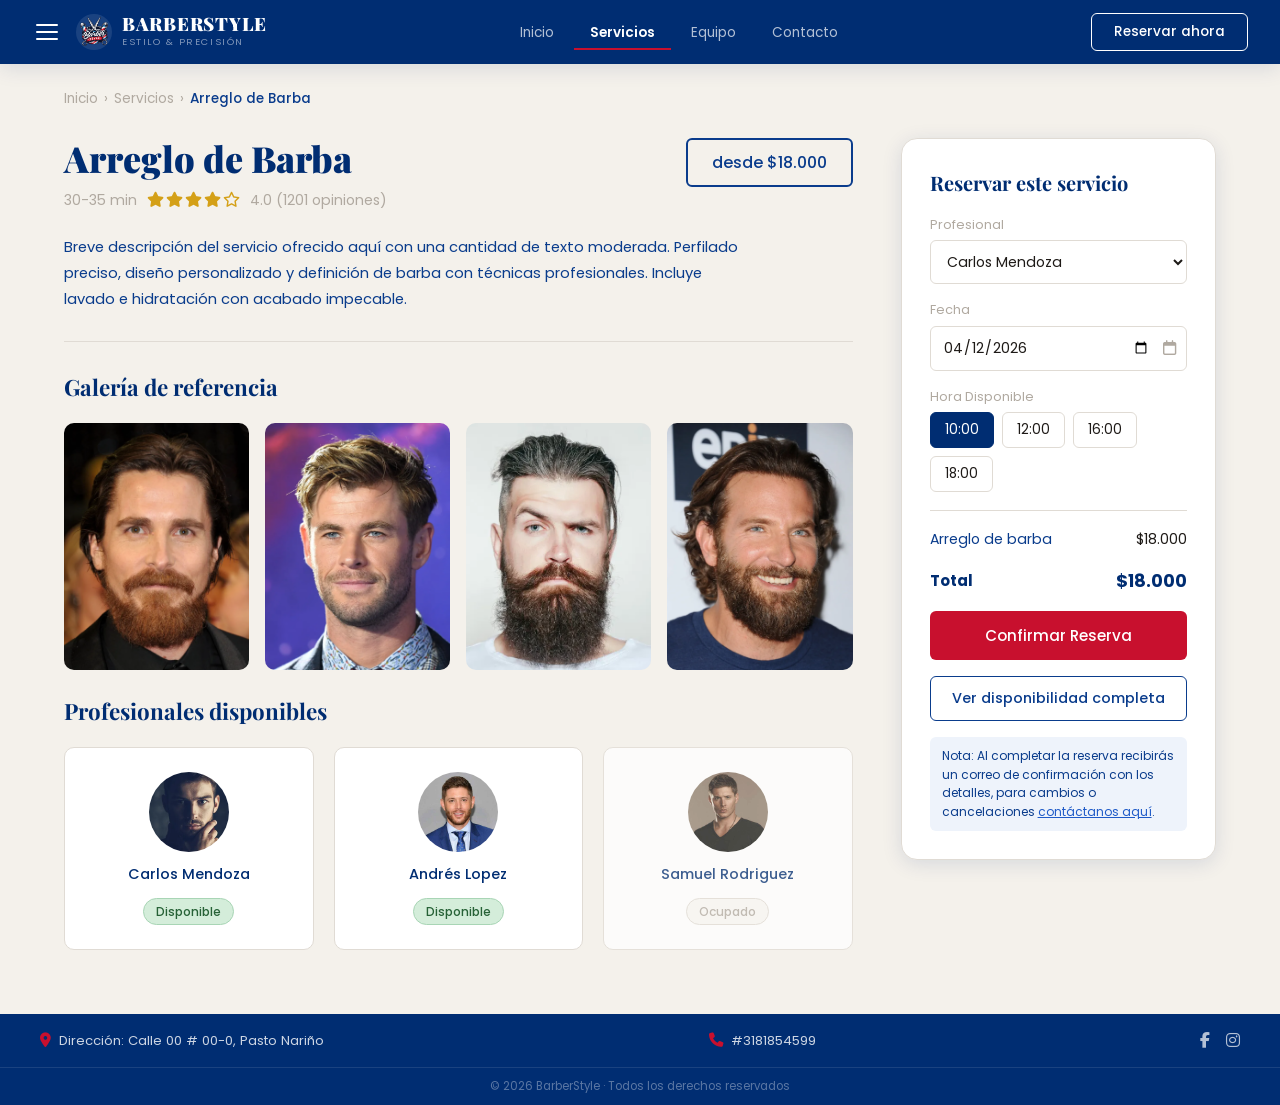
==== detalle-barba.html @ 572f68b1 "feat: agrega detalle barba y detalle tratamientos" ====
<!DOCTYPE html>
<html lang="es">
<head>
  <meta charset="UTF-8">
  <meta name="viewport" content="width=device-width, initial-scale=1.0">
  <title>BarberStyle – Arreglo de Barba</title>
  <link rel="preconnect" href="https://fonts.googleapis.com">
  <link href="https://fonts.googleapis.com/css2?family=Playfair+Display:wght@700;900&family=Poppins:wght@300;400;500&display=swap" rel="stylesheet">
  <link rel="stylesheet" href="https://cdnjs.cloudflare.com/ajax/libs/font-awesome/6.7.2/css/all.min.css">
  <link rel="stylesheet" href="assets/css/variables.css">
  <link rel="stylesheet" href="assets/css/styles.css">
  <link rel="stylesheet" href="assets/css/detalle-barba.css">
</head>
<body>

  <!-- NAVBAR -->
  <nav class="navbar">
    <div class="navbar__left">
      <button class="navbar__hamburger" aria-label="Menú">
        <span></span>
        <span></span>
        <span></span>
      </button>
      <div class="navbar__logo">
        <div class="navbar__logo-img">
          <img src="assets/imagenes/logo.png" alt="Logo de BarberStyle">
        </div>
        <div class="navbar__texts">
          <span class="navbar__brand">BARBERSTYLE</span>
          <span class="navbar__tagline">Estilo & Precisión</span>
        </div>
      </div>
    </div>

    <ul class="navbar__links">
      <li><a href="index.html"     class="navbar__link">Inicio</a></li>
      <li><a href="servicios.html" class="navbar__link navbar__link--active">Servicios</a></li>
      <li><a href="equipo.html"    class="navbar__link">Equipo</a></li>
      <li><a href="nosotros.html"  class="navbar__link">Contacto</a></li>
    </ul>

    <a href="agendar.html" class="navbar__btn">Reservar ahora</a>
  </nav>

  <!-- CONTENIDO PRINCIPAL -->
  <main class="detalle-page">

    <!-- navegación -->
    <nav class="breadcrumb" aria-label="Ruta de navegación">
      <a href="index.html"     class="breadcrumb__link">Inicio</a>
      <span class="breadcrumb__sep">›</span>
      <a href="servicios.html" class="breadcrumb__link">Servicios</a>
      <span class="breadcrumb__sep">›</span>
      <span class="breadcrumb__actual">Arreglo de Barba</span>
    </nav>

    <!-- Layout dos columnas -->
    <div class="detalle-layout">

      <!-- Columna izquierda -->
      <div class="detalle-main">

        <!-- Encabezado del servicio -->
        <div class="servicio-header">
          <div>
            <h1 class="servicio-titulo">Arreglo de Barba</h1>
            <div class="rating-row">
              <span class="duracion">30-35 min</span>
              <span class="estrellas" aria-label="4 de 5 estrellas">
                <i class="fa-solid fa-star"></i>
                <i class="fa-solid fa-star"></i>
                <i class="fa-solid fa-star"></i>
                <i class="fa-solid fa-star"></i>
                <i class="fa-regular fa-star"></i>
              </span>
              <span class="opiniones">4.0 (1201 opiniones)</span>
            </div>
          </div>
          <div class="precio-badge">desde $18.000</div>
        </div>

        <!-- Descripción -->
        <p class="servicio-desc">
          Breve descripción del servicio ofrecido aquí con una cantidad de texto moderada.
          Perfilado preciso, diseño personalizado y definición de barba con técnicas profesionales.
          Incluye lavado e hidratación con acabado impecable.
        </p>

        <hr class="divisor">

        <!-- Galería de referencia -->
        <section class="seccion-galeria">
          <h2 class="seccion-titulo">Galería de referencia</h2>
          <div class="galeria-grid">
            <img class="galeria-foto" src="assets/imagenes/tipo-de-barba1.jpg" alt="Referencia de barba 1">
            <img class="galeria-foto" src="assets/imagenes/tipo-de-barba2.jpg" alt="Referencia de barba 2">
            <img class="galeria-foto" src="assets/imagenes/tipo-de-barba3.jpg" alt="Referencia de barba 3">
            <img class="galeria-foto" src="assets/imagenes/tipo-de-barba4.jpg" alt="Referencia de barba 4">
          </div>
        </section>

        <!-- Profesionales disponibles -->
        <section class="seccion-profesionales">
          <h2 class="seccion-titulo">Profesionales disponibles</h2>
          <div class="profesionales-grid">

            <!-- Carlos Mendoza -->
            <div class="profesional-card profesional-card--disponible"
                 data-nombre="carlos" role="button" tabindex="0"
                 aria-label="Seleccionar a Carlos Mendoza">
              <div class="profesional-avatar">
                <img src="assets/imagenes/barbero1.jpg" alt="Carlos Mendoza">
              </div>
              <span class="profesional-nombre">Carlos Mendoza</span>
              <span class="badge badge--disponible">Disponible</span>
            </div>

            <!-- Andrés Lopez -->
            <div class="profesional-card profesional-card--disponible"
                 data-nombre="andres" role="button" tabindex="0"
                 aria-label="Seleccionar a Andrés Lopez">
              <div class="profesional-avatar">
                <img src="assets/imagenes/barbero2.jpg" alt="Andrés Lopez">
              </div>
              <span class="profesional-nombre">Andrés Lopez</span>
              <span class="badge badge--disponible">Disponible</span>
            </div>

            <!-- Samuel Rodriguez -->
            <div class="profesional-card profesional-card--ocupado"
                 data-nombre="samuel" role="button" tabindex="0"
                 aria-label="Samuel Rodriguez no disponible">
              <div class="profesional-avatar profesional-avatar--ocupado">
                <img src="assets/imagenes/barbero3.jpg" alt="Samuel Rodriguez">
              </div>
              <span class="profesional-nombre">Samuel Rodriguez</span>
              <span class="badge badge--ocupado">Ocupado</span>
            </div>

          </div>
        </section>

      </div>
      <!-- Columna izquierda -->

      <!-- Columna derecha: card de reserva -->
      <aside class="detalle-sidebar">
        <div class="reserva-card">
          <h2 class="reserva-titulo">Reservar este servicio</h2>

          <!-- Profesional -->
          <div class="campo-form">
            <label class="campo-label" for="select-profesional">Profesional</label>
            <select class="campo-select" id="select-profesional" name="profesional">
              <option value="carlos">Carlos Mendoza</option>
              <option value="andres">Andrés Lopez</option>
            </select>
          </div>

          <!-- Fecha -->
          <div class="campo-form">
            <label class="campo-label" for="input-fecha">Fecha</label>
            <div class="campo-fecha-wrap">
              <input class="campo-input" type="date" id="input-fecha" name="fecha" value="2026-04-12">
              <i class="fa-regular fa-calendar campo-fecha-icono" aria-hidden="true"></i>
            </div>
          </div>

          <!-- Horas disponibles -->
          <div class="campo-form">
            <label class="campo-label">Hora Disponible</label>
            <div class="horas-grid">
              <button class="hora-btn hora-btn--active" type="button" data-hora="10:00">10:00</button>
              <button class="hora-btn" type="button" data-hora="12:00">12:00</button>
              <button class="hora-btn" type="button" data-hora="16:00">16:00</button>
              <button class="hora-btn" type="button" data-hora="18:00">18:00</button>
            </div>
          </div>

          <hr class="divisor-card">

          <!-- Resumen de precio -->
          <div class="precio-resumen">
            <span class="precio-resumen__nombre">Arreglo de barba</span>
            <span class="precio-resumen__valor">$18.000</span>
          </div>
          <div class="precio-total">
            <span class="precio-total__label">Total</span>
            <span class="precio-total__valor">$18.000</span>
          </div>

          <!-- Botones -->
          <button class="btn-confirmar" id="btn-confirmar" type="button">Confirmar Reserva</button>
          <button class="btn-disponibilidad" type="button">Ver disponibilidad completa</button>

          <!-- Nota informativa -->
          <p class="nota-info">
            Nota: Al completar la reserva recibirás un correo de confirmación con los detalles,
            para cambios o cancelaciones <a href="nosotros.html" class="nota-info__link">contáctanos aquí</a>.
          </p>
        </div>
      </aside>
      <!-- Columna derecha -->

    </div>
    <!-- detalle-layout -->

  </main>

  <!-- FOOTER -->
  <footer class="footer">
    <div class="footer__grid">
      <div class="footer__col">
        <i class="fa-solid fa-location-dot footer__icon"></i>
        <span class="footer__text">Dirección: Calle 00 # 00-0, Pasto Nariño</span>
      </div>
      <div class="footer__col footer__col--center">
        <i class="fa-solid fa-phone footer__icon"></i>
        <span class="footer__text">#3181854599</span>
      </div>
      <div class="footer__col footer__col--right">
        <a href="#" class="footer__social" aria-label="Facebook">
          <i class="fa-brands fa-facebook-f"></i>
        </a>
        <a href="#" class="footer__social" aria-label="Instagram">
          <i class="fa-brands fa-instagram"></i>
        </a>
      </div>
    </div>
    <div class="footer__bottom">
      © 2026 BarberStyle · Todos los derechos reservados
    </div>
  </footer>

  <script src="assets/js/detalle-barba.js"></script>
</body>
</html>
---- assets/css/variables.css ----
@import url('https://fonts.googleapis.com/css2?family=Playfair+Display:wght@700;900&family=Poppins:wght@300;400;500&display=swap');

:root {

  /* ── Tipografía ── */
  --font-title: 'Playfair Display', serif;
  --font-body:  'Poppins', sans-serif;

  /* ── Azules principales ── */
  --blue-primary:  #0A3C8C;
  --blue:          #002D72;
  --blue-lt:       #1A4DAF;
  --blue-cta:      #1E5AC8;
  --blue-hover:    #3C78D2;

  /* ── Fondos ── */
  --offwhite:  #F4F1EB;
  --surface:   #F9F7F4;
  --white:     #FFFFFF;

  /* ── Bordes ── */
  --border:    #E0DBD4;

  /* ── Textos ── */
  --text-primary:   #002D72;
  --text-secondary: #B0A9A0;
  --text-dark:      #1E1A17;

  /* ── Sombras ── */
  --shadow-sm:  0 2px 8px rgba(0, 45, 114, .08);
  --shadow-md:  0 4px 20px rgba(0, 45, 114, .12);
  --shadow-lg:  0 8px 32px rgba(0, 45, 114, .16);

  /* ── Radios ── */
  --radius-sm:  6px;
  --radius-md:  10px;
  --radius-lg:  16px;

  /* ── Acento mínimo de marca ── */
  --red-accent: #C8102E;
}
---- assets/css/styles.css ----
/* ══════════════════════════════════════
   RESET Y BASE GLOBAL
══════════════════════════════════════ */
*, *::before, *::after {
  box-sizing: border-box;
  margin: 0;
  padding: 0;
}

html {
  scroll-behavior: smooth;
  font-size: 16px;
}

body {
  font-family: var(--font-body);
  background-color: var(--offwhite);
  color: var(--text-dark);
  line-height: 1.6;
}

img  { max-width: 100%; display: block; }
a    { text-decoration: none; color: inherit; }
ul   { list-style: none; }

/* ══════════════════════════════════════
   NAVBAR
══════════════════════════════════════ */
.navbar {
  background: var(--blue);
  padding: 0 2rem;
  height: 64px;
  display: flex;
  align-items: center;
  justify-content: space-between;
  position: sticky;
  top: 0;
  z-index: 100;
  box-shadow: var(--shadow-md);
}

/* Izquierda: hamburger + logo */
.navbar__left {
  display: flex;
  align-items: center;
  gap: 14px;
}

.navbar__hamburger {
  display: flex;
  flex-direction: column;
  gap: 5px;
  background: none;
  border: none;
  cursor: pointer;
  padding: 4px;
}

.navbar__hamburger span {
  display: block;
  width: 22px;
  height: 2px;
  background: var(--white);
  border-radius: 2px;
  transition: all .3s;
}

/* Logo */
.navbar__logo {
  display: flex;
  align-items: center;
  gap: 10px;
}

.navbar__logo-img {
  width: 36px;
  height: 36px;
  border-radius: 50%;
  background: rgba(255,255,255,.1);
  display: flex;
  align-items: center;
  justify-content: center;
  overflow: hidden;
  flex-shrink: 0;
}

.navbar__logo-img img {
  width: 100%;
  height: 100%;
  object-fit: cover;
}

.navbar__texts {
  display: flex;
  flex-direction: column;
}

.navbar__brand {
  font-family: var(--font-title);
  font-size: 1.15rem;
  font-weight: 900;
  color: var(--white);
  letter-spacing: .04em;
  line-height: 1;
}

.navbar__tagline {
  font-size: 0.6rem;
  color: rgba(255,255,255,.5);
  letter-spacing: .16em;
  text-transform: uppercase;
}

/* Links centrales */
.navbar__links {
  display: flex;
  gap: 4px;
  align-items: center;
}

.navbar__link {
  padding: 6px 16px;
  font-size: 0.85rem;
  font-weight: 400;
  color: rgba(255,255,255,.7);
  border-radius: var(--radius-sm);
  transition: all .2s;
  font-family: var(--font-body);
}

.navbar__link:hover {
  color: var(--white);
  background: rgba(255,255,255,.08);
}

.navbar__link--active {
  color: var(--white);
  font-weight: 600;
  border-bottom: 2px solid var(--red-accent);
  border-radius: 0;
}

/* Botón Login */
.navbar__btn {
  border: 1.5px solid var(--white);
  background: transparent;
  color: var(--white);
  padding: 7px 22px;
  font-family: var(--font-body);
  font-size: 0.85rem;
  font-weight: 500;
  border-radius: var(--radius-sm);
  cursor: pointer;
  transition: all .2s;
  white-space: nowrap;
}

.navbar__btn:hover {
  background: var(--white);
  color: var(--blue);
}

/* ══════════════════════════════════════
   FOOTER
══════════════════════════════════════ */
.footer {
  background: var(--blue);
}

.footer__grid {
  display: flex;
  align-items: center;
  justify-content: space-between;
  padding: 1rem 2.5rem;
  gap: 1rem;
}

.footer__col {
  display: flex;
  align-items: center;
  gap: 8px;
}

.footer__col--center {
  justify-content: center;
}

.footer__col--right {
  display: flex;
  align-items: center;
  gap: 16px;
  justify-content: flex-end;
}

.footer__icon {
  font-size: 0.9rem;
  color: var(--red-accent);
  flex-shrink: 0;
}

.footer__text {
  font-size: 0.82rem;
  color: rgba(255,255,255,.8);
  font-family: var(--font-body);
}

.footer__social {
  color: rgba(255,255,255,.7);
  transition: color .2s, transform .2s;
  display: flex;
  align-items: center;
}

.footer__social:hover {
  color: var(--white);
  transform: translateY(-2px);
}

.footer__bottom {
  text-align: center;
  padding: .6rem 2rem;
  border-top: 1px solid rgba(255,255,255,.1);
  font-size: 0.72rem;
  color: rgba(255,255,255,.35);
  font-family: var(--font-body);
}

/* ══════════════════════════════════════
   COMPONENTES COMPARTIDOS
══════════════════════════════════════ */

/* Botones */
.btn {
  display: inline-block;
  padding: 10px 24px;
  font-family: var(--font-body);
  font-size: 0.95rem;
  font-weight: 500;
  border-radius: var(--radius-sm);
  border: none;
  cursor: pointer;
  transition: all .2s;
}

.btn--primary {
  background: var(--blue-cta);
  color: var(--white);
}

.btn--primary:hover {
  background: var(--blue-hover);
  transform: translateY(-2px);
  box-shadow: var(--shadow-md);
}

.btn--outline {
  background: transparent;
  color: var(--blue-primary);
  border: 2px solid var(--blue-primary);
}

.btn--outline:hover {
  background: var(--blue-primary);
  color: var(--white);
}

/* Cards */
.card {
  background: var(--white);
  border-radius: var(--radius-md);
  box-shadow: var(--shadow-sm);
  border: 1px solid var(--border);
  overflow: hidden;
  transition: transform .22s, box-shadow .22s;
}

.card:hover {
  transform: translateY(-4px);
  box-shadow: var(--shadow-lg);
}

/* Sección genérica */
.section {
  padding: 4rem 6rem;
  max-width: 1366px;
  margin: 0 auto;
}

.section__title {
  font-family: var(--font-title);
  font-size: 2.25rem;
  font-weight: 900;
  color: var(--blue);
  margin-bottom: .5rem;
}

.section__subtitle {
  font-size: 0.95rem;
  color: var(--text-secondary);
  margin-bottom: 2.5rem;
}

/* Badge */
.badge {
  display: inline-block;
  padding: 3px 10px;
  border-radius: 999px;
  font-size: 0.75rem;
  font-weight: 500;
  background: var(--surface);
  color: var(--text-secondary);
  border: 1px solid var(--border);
}
---- assets/css/detalle-barba.css ----
/* ══════════════════════════════════════
   DETALLE BARBA — Estilos de página
══════════════════════════════════════ */

/* Footer siempre al fondo */
body {
  display: flex;
  flex-direction: column;
  min-height: 100vh;
}

.detalle-page {
  flex: 1;
}

/* Página completa */
.detalle-page {
  max-width: 1400px;
  margin: 0 auto;
  padding: 1.5rem 4rem 4rem;
  width: 100%;
}

/* ── Breadcrumb ── */
.breadcrumb {
  display: flex;
  align-items: center;
  gap: 6px;
  font-size: 0.85rem;
  color: var(--text-secondary);
  margin-bottom: 1.75rem;
}

.breadcrumb__link {
  color: var(--text-secondary);
  transition: color .2s;
}

.breadcrumb__link:hover {
  color: var(--blue-primary);
}

.breadcrumb__sep {
  color: var(--text-secondary);
}

.breadcrumb__actual {
  color: var(--blue-primary);
  font-weight: 500;
}

/* ── Layout dos columnas ── */
.detalle-layout {
  display: grid;
  grid-template-columns: 3fr 1.2fr;
  gap: 3rem;
  align-items: start;
}

/* ── Columna izquierda ── */
.detalle-main {
  display: flex;
  flex-direction: column;
  gap: 1.5rem;
}

/* ── Encabezado del servicio ── */
.servicio-header {
  display: flex;
  align-items: flex-start;
  justify-content: space-between;
  gap: 1.5rem;
  flex-wrap: wrap;
}

.servicio-titulo {
  font-family: var(--font-title);
  font-size: 2.25rem;
  font-weight: 900;
  color: var(--blue);
  line-height: 1.15;
  margin-bottom: .6rem;
}

.precio-badge {
  border: 2px solid var(--blue-primary);
  color: var(--blue-primary);
  font-family: var(--font-body);
  font-size: 1rem;
  font-weight: 500;
  padding: 10px 24px;
  border-radius: var(--radius-sm);
  white-space: nowrap;
  background: transparent;
  flex-shrink: 0;
}

/* Rating */
.rating-row {
  display: flex;
  align-items: center;
  gap: 10px;
  font-size: 0.88rem;
  color: var(--text-secondary);
}

.duracion {
  color: var(--text-secondary);
}

.estrellas {
  display: flex;
  gap: 2px;
  color: #D4A017;
  font-size: 0.95rem;
}

.opiniones {
  color: var(--text-secondary);
}

/* Descripción */
.servicio-desc {
  font-size: 0.92rem;
  color: var(--blue-primary);
  line-height: 1.75;
  max-width: 680px;
}

/* Divisor */
.divisor {
  border: none;
  border-top: 1px solid var(--border);
  margin: .25rem 0;
}

/* ── Sección genérica ── */
.seccion-titulo {
  font-family: var(--font-title);
  font-size: 1.4rem;
  font-weight: 700;
  color: var(--blue);
  margin-bottom: 1.1rem;
}

/* ── Galería ── */
.seccion-galeria {
  display: flex;
  flex-direction: column;
}

.galeria-grid {
  display: grid;
  grid-template-columns: repeat(4, 1fr);
  gap: 1rem;
}

.galeria-foto {
  width: 100%;
  aspect-ratio: 3 / 4;
  object-fit: cover;
  border-radius: var(--radius-md);
  display: block;
}

/* ── Profesionales ── */
.seccion-profesionales {
  display: flex;
  flex-direction: column;
}

.profesionales-grid {
  display: grid;
  grid-template-columns: repeat(3, 1fr);
  gap: 1.25rem;
}

.profesional-card {
  background: var(--white);
  border: 1px solid var(--border);
  border-radius: var(--radius-md);
  padding: 1.5rem 1rem;
  display: flex;
  flex-direction: column;
  align-items: center;
  gap: .7rem;
  cursor: pointer;
  transition: transform .2s, box-shadow .2s, border-color .2s;
}

.profesional-card:hover {
  transform: translateY(-3px);
  box-shadow: var(--shadow-md);
}

.profesional-card--ocupado {
  cursor: default;
  opacity: .75;
}

.profesional-card--ocupado:hover {
  transform: none;
  box-shadow: none;
}

.profesional-card--seleccionado {
  border-color: var(--blue-primary);
  box-shadow: 0 0 0 2px rgba(10, 60, 140, .2);
}

/* Avatar circular */
.profesional-avatar {
  width: 80px;
  height: 80px;
  border-radius: 50%;
  overflow: hidden;
  flex-shrink: 0;
  background: var(--surface);
}

.profesional-avatar img {
  width: 100%;
  height: 100%;
  object-fit: cover;
  display: block;
}

.profesional-nombre {
  font-size: 0.9rem;
  font-weight: 500;
  color: var(--blue);
  text-align: center;
}

/* Badges de disponibilidad */
.badge--disponible {
  background: #D4EDDA;
  color: #276237;
  border: 1px solid #A8D5B5;
  font-size: 0.75rem;
  font-weight: 500;
  padding: 3px 12px;
  border-radius: 999px;
}

.badge--ocupado {
  background: var(--surface);
  color: var(--text-secondary);
  border: 1px solid var(--border);
  font-size: 0.75rem;
  font-weight: 500;
  padding: 3px 12px;
  border-radius: 999px;
}

/* ── Columna derecha: sidebar sticky ── */
.detalle-sidebar {
  position: sticky;
  top: 80px;
}

/* ── Card de reserva ── */
.reserva-card {
  background: var(--white);
  border: 1px solid var(--border);
  border-radius: var(--radius-lg);
  padding: 1.75rem;
  box-shadow: var(--shadow-md);
  display: flex;
  flex-direction: column;
  gap: 1rem;
}

.reserva-titulo {
  font-family: var(--font-title);
  font-size: 1.25rem;
  font-weight: 700;
  color: var(--blue);
}

/* Campos del formulario */
.campo-form {
  display: flex;
  flex-direction: column;
  gap: 5px;
}

.campo-label {
  font-size: 0.8rem;
  color: var(--text-secondary);
  font-family: var(--font-body);
}

.campo-select,
.campo-input {
  width: 100%;
  padding: 10px 12px;
  border: 1px solid var(--border);
  border-radius: var(--radius-sm);
  font-family: var(--font-body);
  font-size: 0.88rem;
  color: var(--text-dark);
  background: var(--white);
  outline: none;
  transition: border-color .2s;
}

.campo-select:focus,
.campo-input:focus {
  border-color: var(--blue-primary);
}

.campo-fecha-wrap {
  position: relative;
}

.campo-fecha-wrap .campo-input {
  padding-right: 36px;
}

.campo-fecha-icono {
  position: absolute;
  right: 11px;
  top: 50%;
  transform: translateY(-50%);
  font-size: 0.95rem;
  color: var(--text-secondary);
  pointer-events: none;
}

/* Botones de hora */
.horas-grid {
  display: flex;
  gap: 8px;
  flex-wrap: wrap;
}

.hora-btn {
  padding: 7px 14px;
  border: 1px solid var(--border);
  border-radius: var(--radius-sm);
  background: var(--white);
  font-family: var(--font-body);
  font-size: 0.85rem;
  color: var(--text-dark);
  cursor: pointer;
  transition: all .2s;
}

.hora-btn:hover {
  border-color: var(--blue-primary);
  color: var(--blue-primary);
}

.hora-btn--active {
  background: var(--blue);
  border-color: var(--blue);
  color: var(--white);
}

/* Divisor dentro del card */
.divisor-card {
  border: none;
  border-top: 1px solid var(--border);
  margin: .1rem 0;
}

/* Resumen de precio */
.precio-resumen {
  display: flex;
  justify-content: space-between;
  align-items: center;
  font-size: 0.88rem;
}

.precio-resumen__nombre {
  color: var(--blue-primary);
  font-weight: 400;
}

.precio-resumen__valor {
  color: var(--text-dark);
}

.precio-total {
  display: flex;
  justify-content: space-between;
  align-items: center;
}

.precio-total__label {
  font-family: var(--font-body);
  font-weight: 700;
  color: var(--blue);
  font-size: 0.95rem;
}

/* Poppins para mejor legibilidad */
.precio-total__valor {
  font-family: var(--font-body);
  font-size: 1.1rem;
  font-weight: 700;
  color: var(--blue);
}

/* Botones del card */
.btn-confirmar {
  width: 100%;
  padding: 13px;
  background: var(--red-accent);
  color: var(--white);
  border: none;
  border-radius: var(--radius-sm);
  font-family: var(--font-body);
  font-size: 0.95rem;
  font-weight: 500;
  cursor: pointer;
  transition: background .2s, transform .2s;
}

.btn-confirmar:hover {
  background: #a50d25;
  transform: translateY(-1px);
}

.btn-disponibilidad {
  width: 100%;
  padding: 11px;
  background: transparent;
  color: var(--blue-primary);
  border: 1.5px solid var(--blue-primary);
  border-radius: var(--radius-sm);
  font-family: var(--font-body);
  font-size: 0.9rem;
  font-weight: 500;
  cursor: pointer;
  transition: all .2s;
}

.btn-disponibilidad:hover {
  background: var(--blue-primary);
  color: var(--white);
}

/* Nota informativa */
.nota-info {
  background: #EEF3FB;
  border-radius: var(--radius-sm);
  padding: 10px 12px;
  font-size: 0.75rem;
  color: var(--blue-primary);
  line-height: 1.55;
}

.nota-info__link {
  color: var(--blue-cta);
  text-decoration: underline;
}
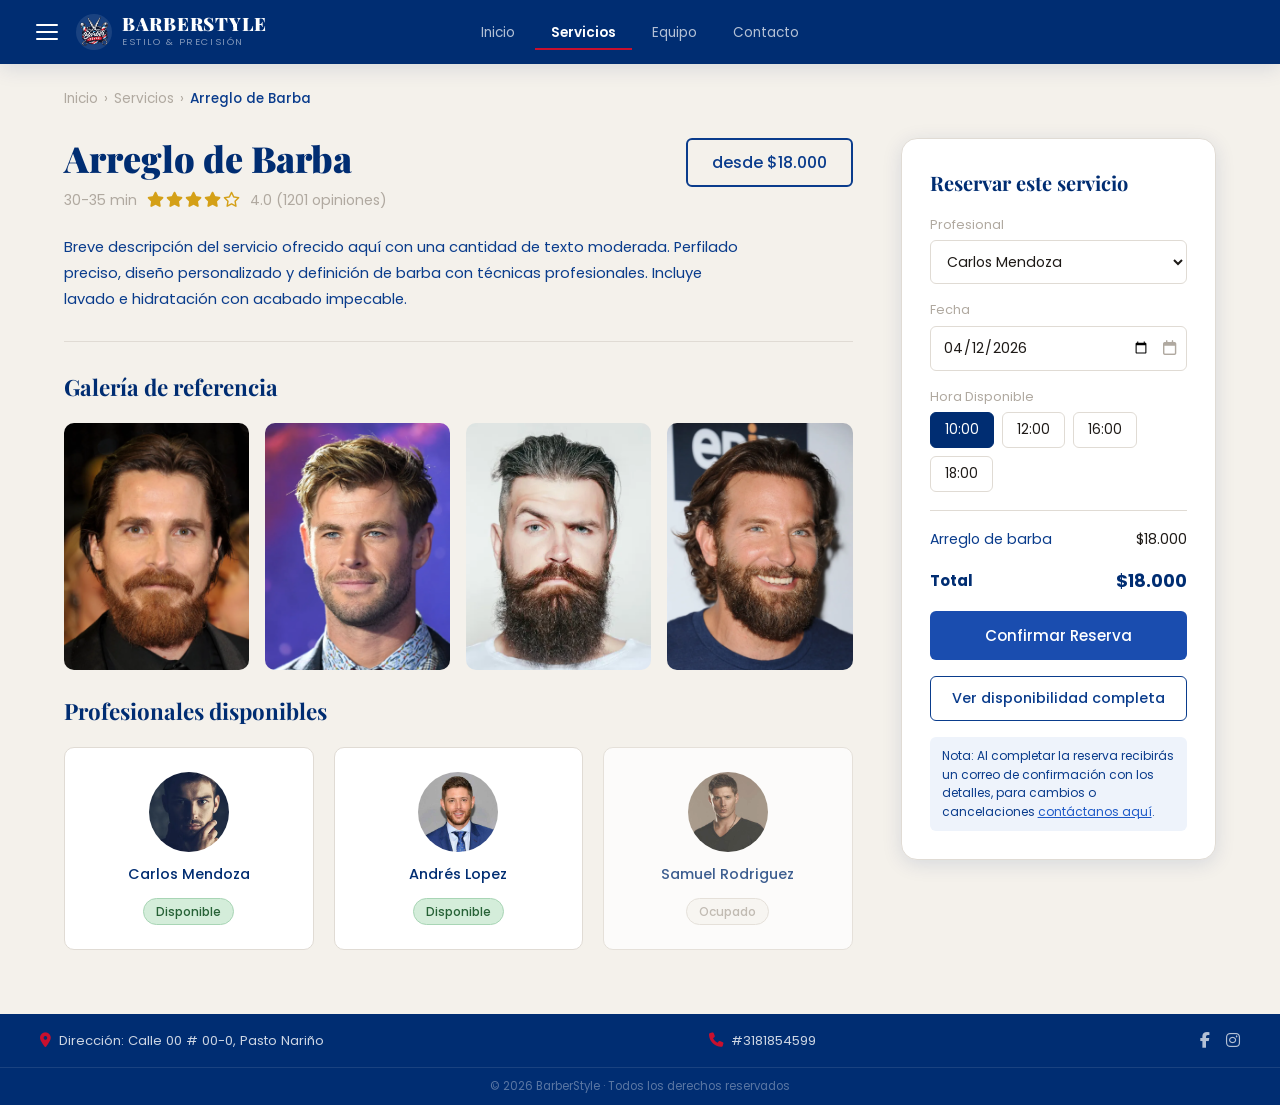
==== commit 33ccadfd: "Definitivo: estructura JS con patrón DATA-RENDER-EVENTS-INIT del profe" ====
--- a/detalle-barba.html
+++ b/detalle-barba.html
@@ -1,3 +1,4 @@
+<!-- NICOLÁS SANTIAGO CADENA SÁNCHEZ - DETALLE BARBA -->
 <!DOCTYPE html>
 <html lang="es">
 <head>
@@ -39,7 +40,6 @@
       <li><a href="nosotros.html"  class="navbar__link">Contacto</a></li>
     </ul>
 
-    <a href="agendar.html" class="navbar__btn">Reservar ahora</a>
   </nav>
 
   <!-- CONTENIDO PRINCIPAL -->
@@ -91,53 +91,15 @@
         <!-- Galería de referencia -->
         <section class="seccion-galeria">
           <h2 class="seccion-titulo">Galería de referencia</h2>
-          <div class="galeria-grid">
-            <img class="galeria-foto" src="assets/imagenes/tipo-de-barba1.jpg" alt="Referencia de barba 1">
-            <img class="galeria-foto" src="assets/imagenes/tipo-de-barba2.jpg" alt="Referencia de barba 2">
-            <img class="galeria-foto" src="assets/imagenes/tipo-de-barba3.jpg" alt="Referencia de barba 3">
-            <img class="galeria-foto" src="assets/imagenes/tipo-de-barba4.jpg" alt="Referencia de barba 4">
-          </div>
+          <!-- se rellena esta galería con los datos de galeria[] en detalle-barba.js -->
+          <div id="galeriaContainer" class="galeria-grid"></div>
         </section>
 
         <!-- Profesionales disponibles -->
         <section class="seccion-profesionales">
           <h2 class="seccion-titulo">Profesionales disponibles</h2>
-          <div class="profesionales-grid">
-
-            <!-- Carlos Mendoza -->
-            <div class="profesional-card profesional-card--disponible"
-                 data-nombre="carlos" role="button" tabindex="0"
-                 aria-label="Seleccionar a Carlos Mendoza">
-              <div class="profesional-avatar">
-                <img src="assets/imagenes/barbero1.jpg" alt="Carlos Mendoza">
-              </div>
-              <span class="profesional-nombre">Carlos Mendoza</span>
-              <span class="badge badge--disponible">Disponible</span>
-            </div>
-
-            <!-- Andrés Lopez -->
-            <div class="profesional-card profesional-card--disponible"
-                 data-nombre="andres" role="button" tabindex="0"
-                 aria-label="Seleccionar a Andrés Lopez">
-              <div class="profesional-avatar">
-                <img src="assets/imagenes/barbero2.jpg" alt="Andrés Lopez">
-              </div>
-              <span class="profesional-nombre">Andrés Lopez</span>
-              <span class="badge badge--disponible">Disponible</span>
-            </div>
-
-            <!-- Samuel Rodriguez -->
-            <div class="profesional-card profesional-card--ocupado"
-                 data-nombre="samuel" role="button" tabindex="0"
-                 aria-label="Samuel Rodriguez no disponible">
-              <div class="profesional-avatar profesional-avatar--ocupado">
-                <img src="assets/imagenes/barbero3.jpg" alt="Samuel Rodriguez">
-              </div>
-              <span class="profesional-nombre">Samuel Rodriguez</span>
-              <span class="badge badge--ocupado">Ocupado</span>
-            </div>
-
-          </div>
+          <!-- se rellena estas cards con los datos de barberos[] en detalle-barba.js -->
+          <div id="profesionalesContainer" class="profesionales-grid"></div>
         </section>
 
       </div>
@@ -151,10 +113,8 @@
           <!-- Profesional -->
           <div class="campo-form">
             <label class="campo-label" for="select-profesional">Profesional</label>
-            <select class="campo-select" id="select-profesional" name="profesional">
-              <option value="carlos">Carlos Mendoza</option>
-              <option value="andres">Andrés Lopez</option>
-            </select>
+            <!-- se rellena las opciones con los datos de barberos[] -->
+            <select class="campo-select" id="select-profesional" name="profesional"></select>
           </div>
 
           <!-- Fecha -->
@@ -169,12 +129,8 @@
           <!-- Horas disponibles -->
           <div class="campo-form">
             <label class="campo-label">Hora Disponible</label>
-            <div class="horas-grid">
-              <button class="hora-btn hora-btn--active" type="button" data-hora="10:00">10:00</button>
-              <button class="hora-btn" type="button" data-hora="12:00">12:00</button>
-              <button class="hora-btn" type="button" data-hora="16:00">16:00</button>
-              <button class="hora-btn" type="button" data-hora="18:00">18:00</button>
-            </div>
+            <!-- se rellena los botones con los datos de horas[] -->
+            <div id="horasContainer" class="horas-grid"></div>
           </div>
 
           <hr class="divisor-card">
--- a/assets/css/detalle-barba.css
+++ b/assets/css/detalle-barba.css
@@ -1,8 +1,15 @@
-/* ══════════════════════════════════════
-   DETALLE BARBA — Estilos de página
-══════════════════════════════════════ */
-
-/* Footer siempre al fondo */
+/* NICOLÁS SANTIAGO CADENA SÁNCHEZ - DETALLE BARBA*/
+
+.navbar {
+  position: relative;
+}
+.navbar__links {
+  position: absolute;
+  left: 50%;
+  transform: translateX(-50%);
+}
+
+/* Footer */
 body {
   display: flex;
   flex-direction: column;
@@ -21,7 +28,7 @@
   width: 100%;
 }
 
-/* ── Breadcrumb ── */
+/* ── navegación ── */
 .breadcrumb {
   display: flex;
   align-items: center;
@@ -407,7 +414,7 @@
 .btn-confirmar {
   width: 100%;
   padding: 13px;
-  background: var(--red-accent);
+  background: #1A4DAF;
   color: var(--white);
   border: none;
   border-radius: var(--radius-sm);
